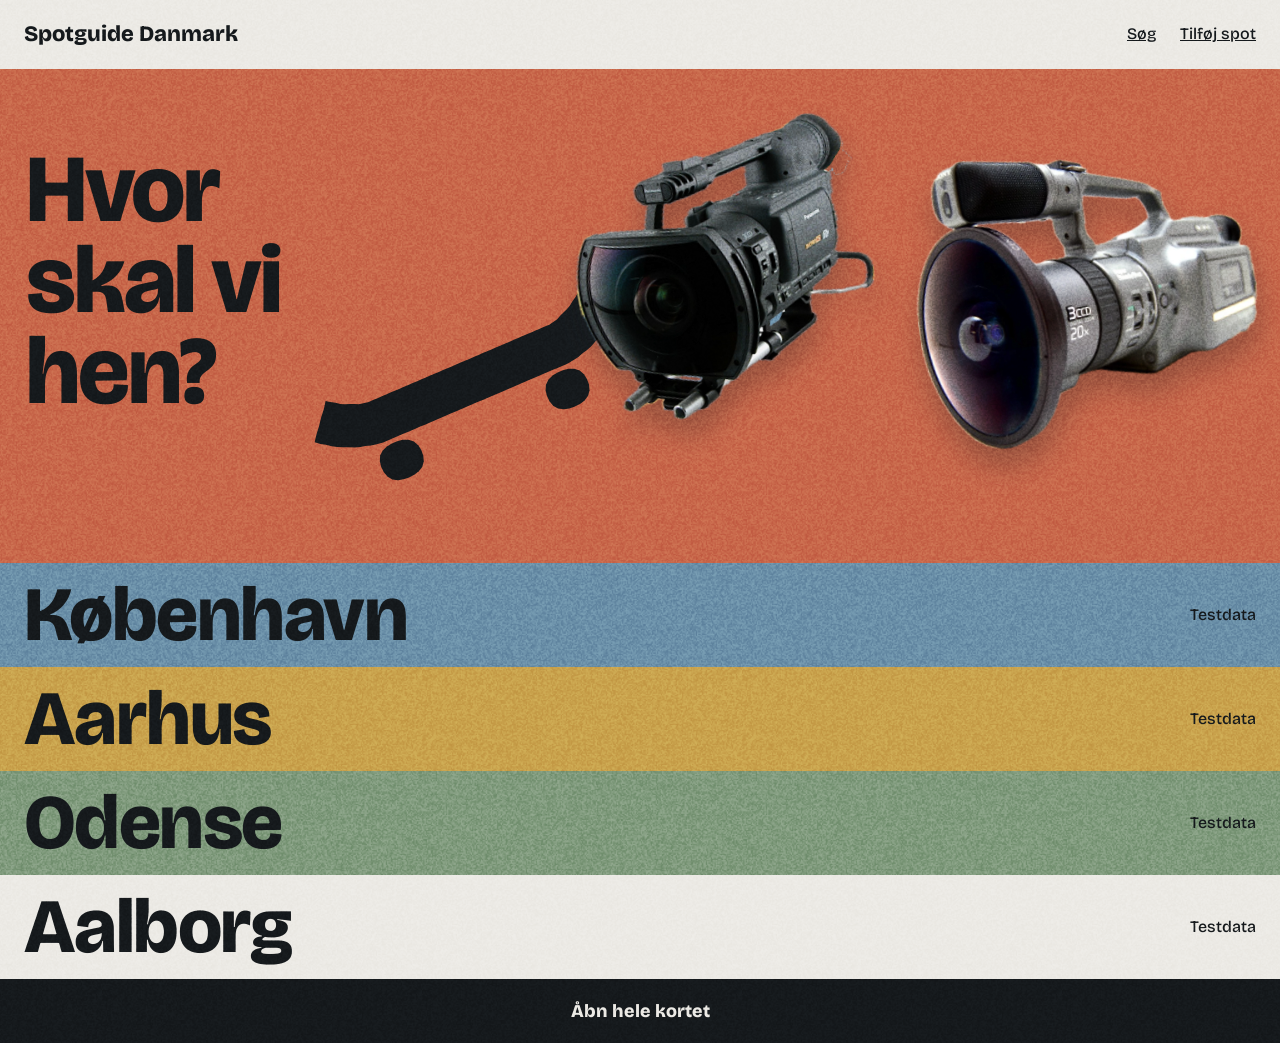
==== public/index.html @ 6345b49a "Tilføj første version af forsiden Statisk forside med bylisten, svævende kameraer, kickflip-animatio" ====
<!doctype html>
<html lang="da">
<head>
<meta charset="utf-8">
<meta name="viewport" content="width=device-width, initial-scale=1">
<title>Spotguide Danmark</title>
<meta name="description" content="Danmarks spotguide for street-skatere og filmere.">
<link rel="preconnect" href="https://fonts.googleapis.com">
<link rel="preconnect" href="https://fonts.gstatic.com" crossorigin>
<link href="https://fonts.googleapis.com/css2?family=Bricolage+Grotesque:opsz,wght@12..96,500;12..96,800&display=swap" rel="stylesheet">
<link rel="stylesheet" href="style.css">
</head>
<body>
<div class="side">
  <header class="top">
    <a class="logo" href="#">Spotguide Danmark</a>
    <nav aria-label="Hovedmenu">
      <a href="#">Søg</a>
      <a class="kun-stor" href="#">Tilføj spot</a>
    </nav>
  </header>

  <section id="skate-hero" class="hero">
    <svg class="skate-lag" aria-hidden="true">
      <g fill="#15191C">
        <g id="skate-braet" display="none">
          <path id="skate-daek"></path>
          <path id="skate-hjul-a" transform="translate(-96 48) scale(0.5)"></path>
          <path id="skate-hjul-b" transform="translate(96 48) scale(0.5)"></path>
        </g>
        <g id="skate-spg">
          <path id="skate-bue"></path>
          <path id="skate-prik" transform="translate(-5 114.3)"></path>
        </g>
      </g>
    </svg>
    <div class="titel-boks">
      <h1 id="skate-titel">
        <span class="ord" style="animation-delay: 0.1s">Hvor</span>
        <span class="ord" style="animation-delay: 0.22s">skal</span>
        <span class="ord" style="animation-delay: 0.34s">vi</span>
        <span class="ord" style="animation-delay: 0.46s">hen?</span>
      </h1>
    </div>
    <div id="skate-scene" class="scene">
      <div id="skate-plads" class="plads"></div>
      <div id="kam-1" class="kam kam-hpx">
        <img class="kamera-1" src="billeder/hpx.png" alt="Panasonic HPX-kamera med fisheye-linse" width="518" height="488">
      </div>
      <div id="kam-2" class="kam kam-vx">
        <img class="kamera-2" src="billeder/vx.png" alt="Sony VX1000-kamera med fisheye-linse" width="864" height="737">
      </div>
    </div>
  </section>

  <nav class="byer" aria-label="Vælg by">
    <a class="by" style="background: #6A8FA8" href="#"><span class="bynavn">København</span><span class="kun-stor">Testdata</span></a>
    <a class="by" style="background: #C9A24C" href="#"><span class="bynavn">Aarhus</span><span class="kun-stor">Testdata</span></a>
    <a class="by" style="background: #7F9A7C" href="#"><span class="bynavn">Odense</span><span class="kun-stor">Testdata</span></a>
    <a class="by" style="background: #ECEAE5" href="#"><span class="bynavn">Aalborg</span><span class="kun-stor">Testdata</span></a>
    <a class="hele-kortet" href="#">Åbn hele kortet</a>
  </nav>

  <div id="skate-korn" class="korn" aria-hidden="true"></div>
</div>
<script src="skate.js"></script>
</body>
</html>
---- public/style.css ----
:root {
  --blaek: #15191C;
  --papir: #ECEAE5;
  --roed: #C8674A;
}

* { box-sizing: border-box; }

body {
  margin: 0;
  background: var(--blaek);
  color: var(--blaek);
  font-family: 'Bricolage Grotesque', sans-serif;
  font-size: 16px;
  font-weight: 500;
  line-height: 1.3;
}

a { color: var(--blaek); }

.side {
  position: relative;
  overflow: hidden;
  min-height: 100vh;
  min-height: 100dvh;
  display: flex;
  flex-direction: column;
}

.top {
  display: flex;
  justify-content: space-between;
  align-items: center;
  gap: 8px 24px;
  padding: 8px 16px;
  background: var(--papir);
}
.top nav { display: flex; gap: 24px; }
.top nav a { padding: 10px 0; }
.logo { font-size: 20px; font-weight: 800; text-decoration: none; }
.kun-stor { display: none; }

/* Telefon og tablet: overskrift øverst, kameraer over hinanden */
.hero {
  position: relative;
  flex: 1 1 auto;
  display: flex;
  flex-direction: column;
  padding: 14px 16px 18vw;
  background: var(--roed);
  overflow: hidden;
}
.skate-lag {
  position: absolute;
  left: 0;
  top: 0;
  width: 100%;
  height: 100%;
  pointer-events: none;
}
.titel-boks { position: relative; }
h1 {
  margin: 0 0 4px;
  font-size: clamp(54px, 13.8vw, 96px);
  font-weight: 800;
  line-height: 0.95;
  letter-spacing: -0.02em;
}
.ord {
  display: inline-block;
  animation: ord-ind .8s cubic-bezier(.16, .8, .2, 1) both;
}
.scene {
  position: relative;
  flex: 1 1 auto;
  width: 100%;
  aspect-ratio: 358 / 250;
}
.plads { position: absolute; left: 0; top: 0; width: 31%; height: 80%; }
.kam { position: absolute; right: 0; }
.kam img { display: block; width: 100%; height: auto; filter: drop-shadow(0 12px 10px rgba(21, 25, 28, 0.28)); }
.kam-hpx { top: 0; width: 32.4%; }
.kam-vx { bottom: 0; width: 43.6%; }

.byer { flex: none; display: flex; flex-direction: column; }
.by {
  height: 66px;
  display: flex;
  justify-content: space-between;
  align-items: center;
  gap: 4px 24px;
  padding: 0 16px;
  text-decoration: none;
}
.bynavn { font-size: 46px; font-weight: 800; line-height: 1; letter-spacing: -0.02em; }
.hele-kortet {
  min-height: 56px;
  display: flex;
  align-items: center;
  justify-content: center;
  background: var(--blaek);
  color: var(--papir);
  font-weight: 800;
  text-decoration: none;
}

/* Korn over hele siden */
.korn {
  position: absolute;
  inset: -80px;
  pointer-events: none;
  mix-blend-mode: overlay;
  opacity: 0.16;
  background-size: 320px 320px;
}

@keyframes kamera-ind {
  from { opacity: 0; transform: translateY(30px); }
  to { opacity: 1; transform: translateY(0); }
}
@keyframes kamera-svaev {
  from { transform: translateY(0) rotate(0deg); }
  to { transform: translateY(-1.2vmin) rotate(-1.2deg); }
}
@keyframes ord-ind {
  from { opacity: 0; transform: translateX(-60px); }
  to { opacity: 1; transform: translateX(0); }
}
.kamera-1 { animation: kamera-ind .9s cubic-bezier(.2, .7, .2, 1) both, kamera-svaev 3.6s ease-in-out .9s infinite alternate; }
.kamera-2 { animation: kamera-ind .9s cubic-bezier(.2, .7, .2, 1) .2s both, kamera-svaev 4.4s ease-in-out 1.1s infinite alternate; }

@media (prefers-reduced-motion: reduce) {
  .kamera-1, .kamera-2, .ord { animation: none; }
}

/* Computer: overskrift til venstre, kameraer side om side */
@media (min-width: 900px) {
  .top { padding: 14px 24px; }
  .logo { font-size: 22px; }
  .kun-stor { display: inline; }
  .hero {
    flex: none;
    flex-direction: row;
    align-items: center;
    gap: 32px;
    padding: 24px 24px clamp(60px, 7.4vw, 110px);
  }
  .titel-boks { flex: 0 0 clamp(250px, 25.5vw, 360px); }
  h1 { margin: 0; font-size: clamp(56px, 7.5vw, 104px); }
  .scene { flex: 1 1 auto; min-width: 0; aspect-ratio: 930 / 400; }
  .plads { width: 19.4%; height: 85%; }
  .kam img { filter: drop-shadow(0 18px 14px rgba(21, 25, 28, 0.28)); }
  .kam-hpx { left: 22%; right: auto; top: 10%; width: 34%; }
  .kam-vx { right: 0; bottom: auto; top: 14%; width: 39%; }
  .byer { flex: 1 1 auto; }
  .by { flex: 1 1 104px; height: auto; padding: 8px 24px; }
  .bynavn { font-size: clamp(44px, 6vw, 80px); }
  .hele-kortet { min-height: 64px; font-size: 18px; }
}
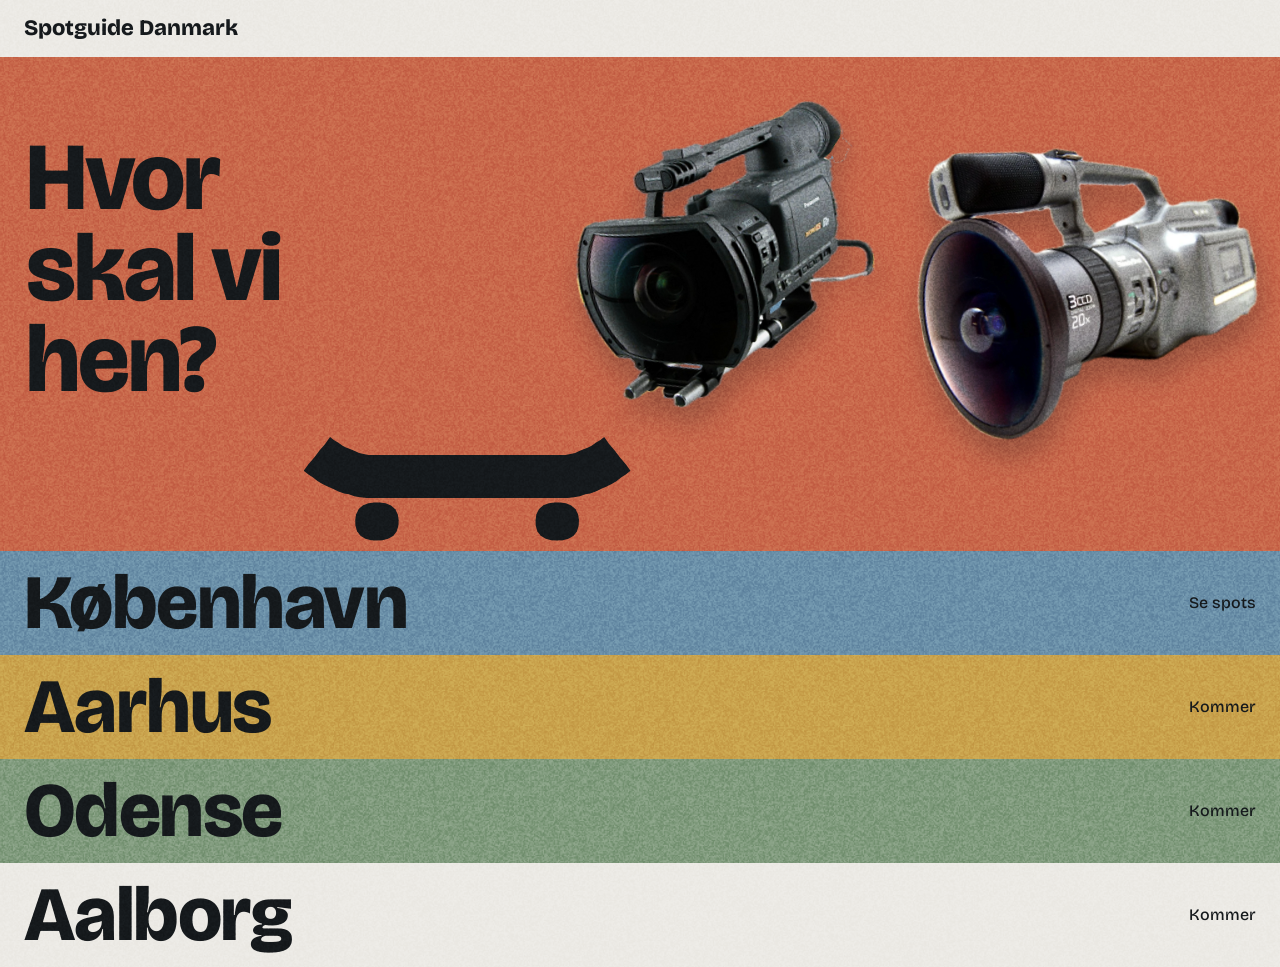
==== commit ee64fbec: "Tilføj København-side med kort og spots 96 ubekræftede spots på kort og i liste, med filtre, spotinf" ====
--- a/public/index.html
+++ b/public/index.html
@@ -14,10 +14,6 @@
 <div class="side">
   <header class="top">
     <a class="logo" href="#">Spotguide Danmark</a>
-    <nav aria-label="Hovedmenu">
-      <a href="#">Søg</a>
-      <a class="kun-stor" href="#">Tilføj spot</a>
-    </nav>
   </header>
 
   <section id="skate-hero" class="hero">
@@ -54,11 +50,10 @@
   </section>
 
   <nav class="byer" aria-label="Vælg by">
-    <a class="by" style="background: #6A8FA8" href="#"><span class="bynavn">København</span><span class="kun-stor">Testdata</span></a>
-    <a class="by" style="background: #C9A24C" href="#"><span class="bynavn">Aarhus</span><span class="kun-stor">Testdata</span></a>
-    <a class="by" style="background: #7F9A7C" href="#"><span class="bynavn">Odense</span><span class="kun-stor">Testdata</span></a>
-    <a class="by" style="background: #ECEAE5" href="#"><span class="bynavn">Aalborg</span><span class="kun-stor">Testdata</span></a>
-    <a class="hele-kortet" href="#">Åbn hele kortet</a>
+    <a class="by" style="background: #6A8FA8" href="/koebenhavn/"><span class="bynavn">København</span><span>Se spots</span></a>
+    <div class="by" style="background: #C9A24C"><span class="bynavn">Aarhus</span><span>Kommer</span></div>
+    <div class="by" style="background: #7F9A7C"><span class="bynavn">Odense</span><span>Kommer</span></div>
+    <div class="by" style="background: #ECEAE5"><span class="bynavn">Aalborg</span><span>Kommer</span></div>
   </nav>
 
   <div id="skate-korn" class="korn" aria-hidden="true"></div>
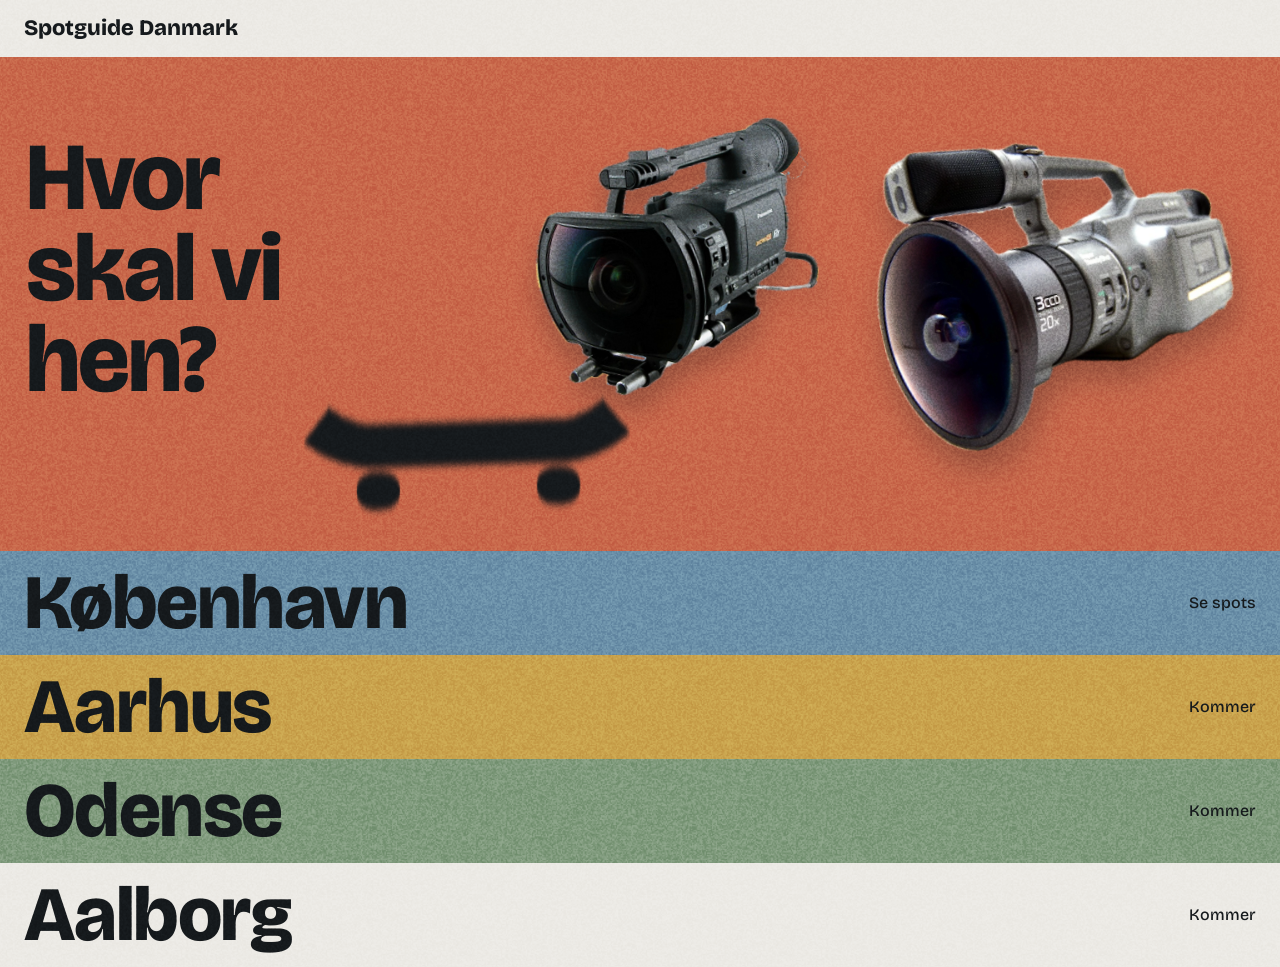
==== commit d92d0d78: "Gør kamerabevægelsen organisk med motion blur Kameraerne tilter op og ned med efterslæb, og board, s" ====
--- a/public/index.html
+++ b/public/index.html
@@ -18,7 +18,12 @@
 
   <section id="skate-hero" class="hero">
     <svg class="skate-lag" aria-hidden="true">
-      <g fill="#15191C">
+      <defs>
+        <filter id="skate-sloer-filter" filterUnits="userSpaceOnUse" x="0" y="0" width="100%" height="100%" color-interpolation-filters="sRGB">
+          <feGaussianBlur id="skate-sloer" stdDeviation="0 0"></feGaussianBlur>
+        </filter>
+      </defs>
+      <g id="skate-sloeret" fill="#15191C">
         <g id="skate-braet" display="none">
           <path id="skate-daek"></path>
           <path id="skate-hjul-a" transform="translate(-96 48) scale(0.5)"></path>
--- a/public/style.css
+++ b/public/style.css
@@ -61,7 +61,8 @@
 .titel-boks { position: relative; }
 h1 {
   margin: 0 0 4px;
-  font-size: clamp(54px, 13.8vw, 96px);
+  font-size: 10.6vw;
+  white-space: nowrap;
   font-weight: 800;
   line-height: 0.95;
   letter-spacing: -0.02em;
@@ -74,13 +75,13 @@
   position: relative;
   flex: 1 1 auto;
   width: 100%;
-  aspect-ratio: 358 / 250;
+  aspect-ratio: 358 / 340;
 }
-.plads { position: absolute; left: 0; top: 0; width: 31%; height: 80%; }
+.plads { position: absolute; left: 0; top: 0; width: 46%; height: 100%; }
 .kam { position: absolute; right: 0; }
 .kam img { display: block; width: 100%; height: auto; filter: drop-shadow(0 12px 10px rgba(21, 25, 28, 0.28)); }
-.kam-hpx { top: 0; width: 32.4%; }
-.kam-vx { bottom: 0; width: 43.6%; }
+.kam-hpx { top: 2%; width: 49%; }
+.kam-vx { bottom: 0; width: 49%; }
 
 .byer { flex: none; display: flex; flex-direction: column; }
 .by {
@@ -146,7 +147,7 @@
     padding: 24px 24px clamp(60px, 7.4vw, 110px);
   }
   .titel-boks { flex: 0 0 clamp(250px, 25.5vw, 360px); }
-  h1 { margin: 0; font-size: clamp(56px, 7.5vw, 104px); }
+  h1 { margin: 0; font-size: clamp(56px, 7.5vw, 104px); white-space: normal; }
   .scene { flex: 1 1 auto; min-width: 0; aspect-ratio: 930 / 400; }
   .plads { width: 19.4%; height: 85%; }
   .kam img { filter: drop-shadow(0 18px 14px rgba(21, 25, 28, 0.28)); }
